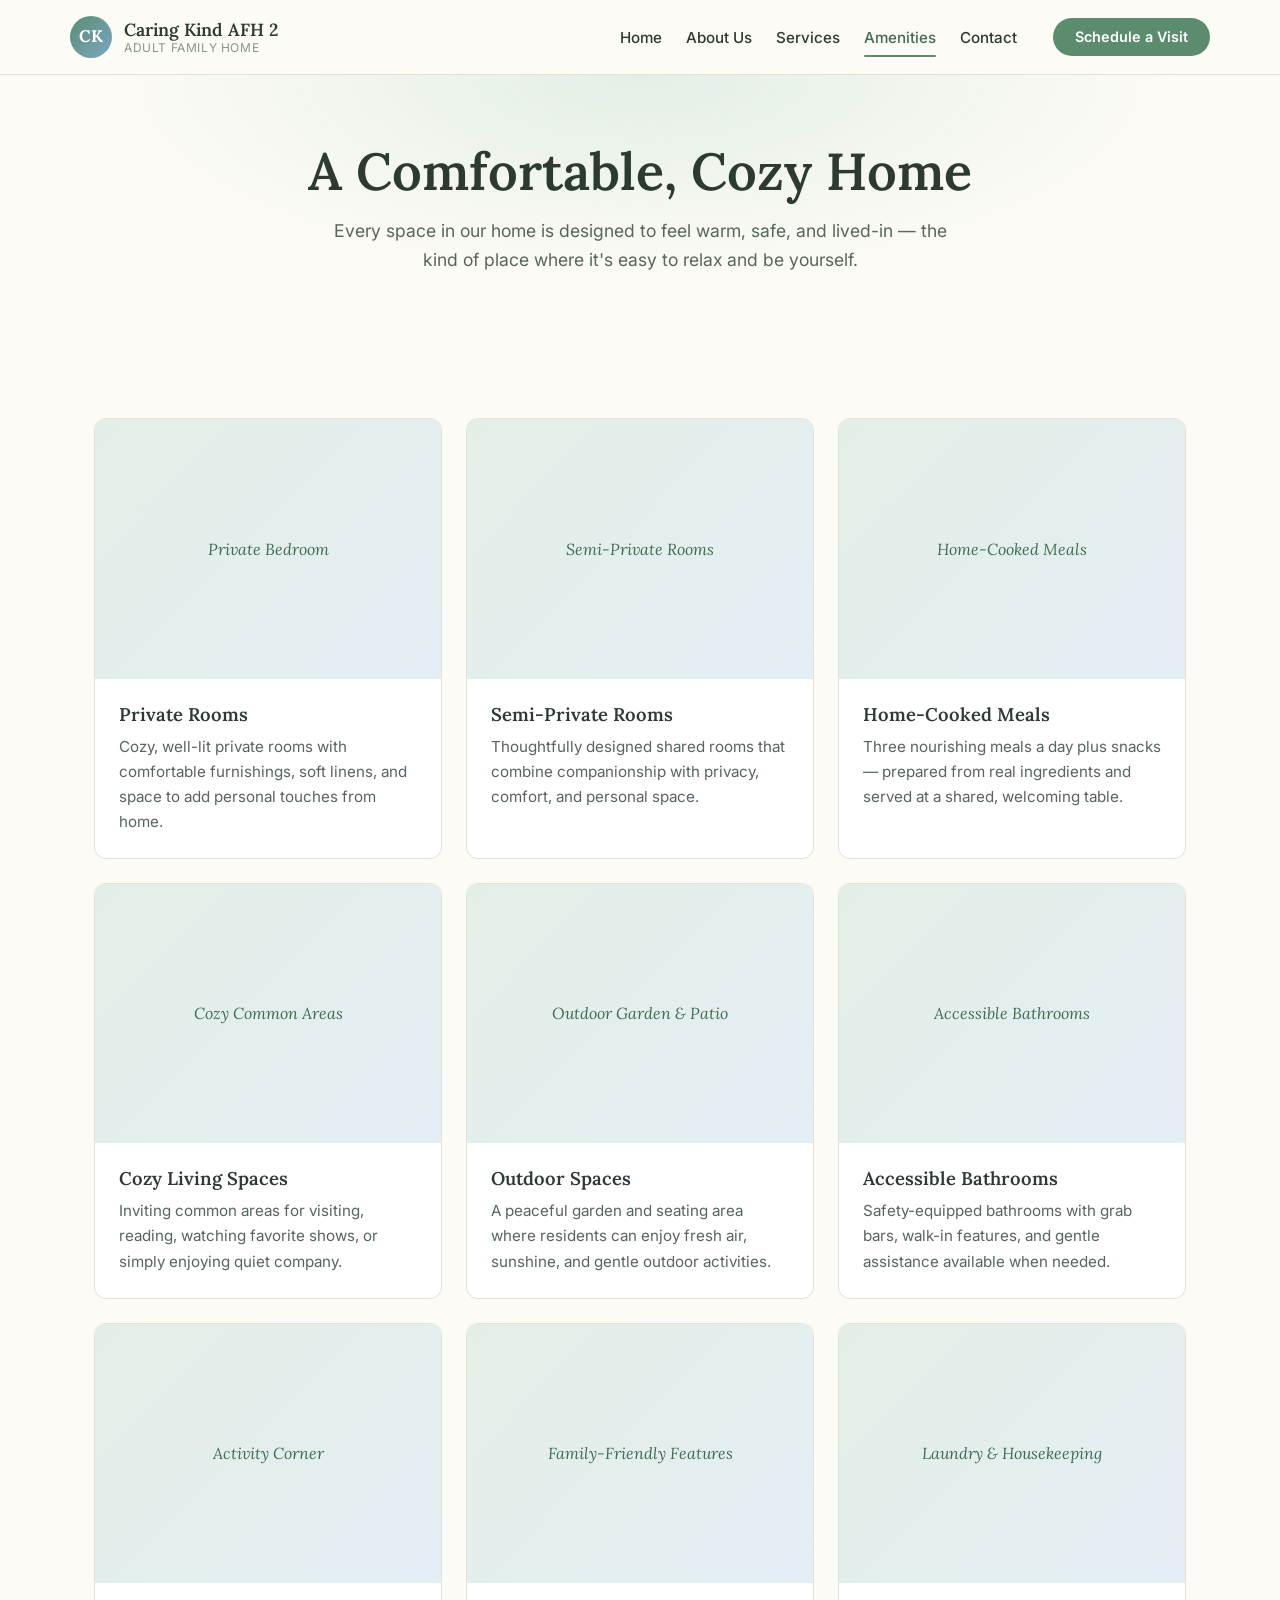
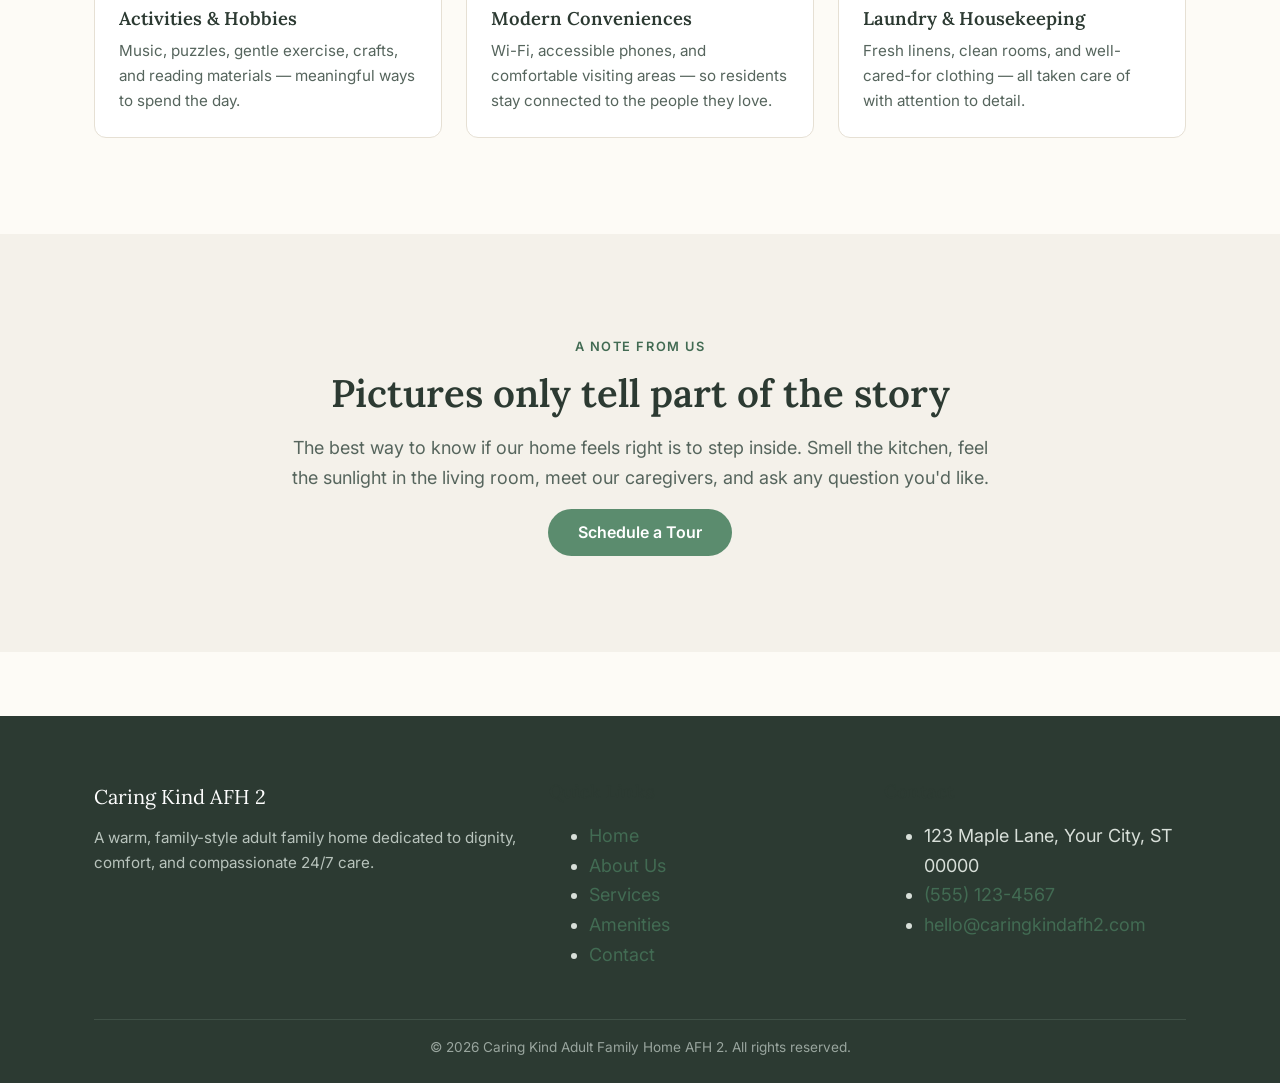
==== amenities.html @ 9ffd2986 "Add files via upload" ====
<!doctype html>
<html lang="en">
<head>
  <meta charset="utf-8" />
  <meta name="viewport" content="width=device-width, initial-scale=1" />
  <title>Amenities — Caring Kind Adult Family Home AFH 2</title>
  <meta name="description" content="Comfortable private and semi-private rooms, home-cooked meals, outdoor spaces, and inviting common areas at Caring Kind AFH 2." />
  <link rel="preconnect" href="https://fonts.googleapis.com" />
  <link rel="preconnect" href="https://fonts.gstatic.com" crossorigin />
  <link rel="stylesheet" href="https://fonts.googleapis.com/css2?family=Inter:wght@400;500;600;700&family=Lora:ital,wght@0,500;0,600;1,500&display=swap" />
  <link rel="stylesheet" href="styles.css" />
</head>
<body>
  <a class="skip-link" href="#main">Skip to main content</a>

  <header class="site-header">
    <div class="container nav" aria-label="Primary">
      <a href="index.html" class="nav__brand" aria-label="Caring Kind Adult Family Home, home page">
        <span class="nav__logo" aria-hidden="true">CK</span>
        <span class="nav__brand-text">
          Caring Kind AFH 2
          <span class="nav__brand-tagline">Adult Family Home</span>
        </span>
      </a>
      <button class="nav__toggle" aria-expanded="false" aria-controls="primary-nav" aria-label="Toggle navigation menu">
        <svg viewBox="0 0 24 24" fill="none" stroke="currentColor" stroke-width="2" stroke-linecap="round" aria-hidden="true">
          <line x1="4" y1="7" x2="20" y2="7"/>
          <line x1="4" y1="12" x2="20" y2="12"/>
          <line x1="4" y1="17" x2="20" y2="17"/>
        </svg>
      </button>
      <ul id="primary-nav" class="nav__list">
        <li><a class="nav__link" href="index.html">Home</a></li>
        <li><a class="nav__link" href="about.html">About Us</a></li>
        <li><a class="nav__link" href="services.html">Services</a></li>
        <li><a class="nav__link" href="amenities.html" aria-current="page">Amenities</a></li>
        <li><a class="nav__link" href="contact.html">Contact</a></li>
        <li><a class="btn btn--primary nav__cta" href="contact.html">Schedule a Visit</a></li>
      </ul>
    </div>
  </header>

  <main id="main">
    <section class="page-header">
      <div class="container">
        <h1 class="page-header__title fade-in">A Comfortable, Cozy Home</h1>
        <p class="page-header__lede fade-in">
          Every space in our home is designed to feel warm, safe, and lived-in
          — the kind of place where it's easy to relax and be yourself.
        </p>
      </div>
    </section>

    <!-- Amenity gallery -->
    <section class="section">
      <div class="container">
        <div class="amenity-grid">
          <article class="amenity fade-in">
            <div class="amenity__media" role="img" aria-label="Private bedroom photo placeholder">Private Bedroom</div>
            <div class="amenity__body">
              <h3>Private Rooms</h3>
              <p>Cozy, well-lit private rooms with comfortable furnishings, soft linens, and space to add personal touches from home.</p>
            </div>
          </article>

          <article class="amenity fade-in">
            <div class="amenity__media" role="img" aria-label="Semi-private bedroom photo placeholder">Semi-Private Rooms</div>
            <div class="amenity__body">
              <h3>Semi-Private Rooms</h3>
              <p>Thoughtfully designed shared rooms that combine companionship with privacy, comfort, and personal space.</p>
            </div>
          </article>

          <article class="amenity fade-in">
            <div class="amenity__media" role="img" aria-label="Dining room photo placeholder">Home-Cooked Meals</div>
            <div class="amenity__body">
              <h3>Home-Cooked Meals</h3>
              <p>Three nourishing meals a day plus snacks — prepared from real ingredients and served at a shared, welcoming table.</p>
            </div>
          </article>

          <article class="amenity fade-in">
            <div class="amenity__media" role="img" aria-label="Living room photo placeholder">Cozy Common Areas</div>
            <div class="amenity__body">
              <h3>Cozy Living Spaces</h3>
              <p>Inviting common areas for visiting, reading, watching favorite shows, or simply enjoying quiet company.</p>
            </div>
          </article>

          <article class="amenity fade-in">
            <div class="amenity__media" role="img" aria-label="Garden patio photo placeholder">Outdoor Garden &amp; Patio</div>
            <div class="amenity__body">
              <h3>Outdoor Spaces</h3>
              <p>A peaceful garden and seating area where residents can enjoy fresh air, sunshine, and gentle outdoor activities.</p>
            </div>
          </article>

          <article class="amenity fade-in">
            <div class="amenity__media" role="img" aria-label="Bathroom photo placeholder">Accessible Bathrooms</div>
            <div class="amenity__body">
              <h3>Accessible Bathrooms</h3>
              <p>Safety-equipped bathrooms with grab bars, walk-in features, and gentle assistance available when needed.</p>
            </div>
          </article>

          <article class="amenity fade-in">
            <div class="amenity__media" role="img" aria-label="Activity area photo placeholder">Activity Corner</div>
            <div class="amenity__body">
              <h3>Activities &amp; Hobbies</h3>
              <p>Music, puzzles, gentle exercise, crafts, and reading materials — meaningful ways to spend the day.</p>
            </div>
          </article>

          <article class="amenity fade-in">
            <div class="amenity__media" role="img" aria-label="WiFi and family room placeholder">Family-Friendly Features</div>
            <div class="amenity__body">
              <h3>Modern Conveniences</h3>
              <p>Wi-Fi, accessible phones, and comfortable visiting areas — so residents stay connected to the people they love.</p>
            </div>
          </article>

          <article class="amenity fade-in">
            <div class="amenity__media" role="img" aria-label="Laundry room placeholder">Laundry &amp; Housekeeping</div>
            <div class="amenity__body">
              <h3>Laundry &amp; Housekeeping</h3>
              <p>Fresh linens, clean rooms, and well-cared-for clothing — all taken care of with attention to detail.</p>
            </div>
          </article>
        </div>
      </div>
    </section>

    <!-- Closing note -->
    <section class="section section--alt">
      <div class="container" style="text-align:center;">
        <div class="fade-in" style="max-width: 720px; margin: 0 auto;">
          <span class="section__eyebrow">A note from us</span>
          <h2>Pictures only tell part of the story</h2>
          <p>
            The best way to know if our home feels right is to step inside.
            Smell the kitchen, feel the sunlight in the living room, meet our
            caregivers, and ask any question you'd like.
          </p>
          <a class="btn btn--primary" href="contact.html">Schedule a Tour</a>
        </div>
      </div>
    </section>
  </main>

  <footer class="site-footer">
    <div class="container">
      <div class="footer-grid">
        <div>
          <div class="footer__brand">Caring Kind AFH 2</div>
          <p class="footer__text">
            A warm, family-style adult family home dedicated to dignity,
            comfort, and compassionate 24/7 care.
          </p>
        </div>
        <div>
          <h4>Quick Links</h4>
          <ul>
            <li><a href="index.html">Home</a></li>
            <li><a href="about.html">About Us</a></li>
            <li><a href="services.html">Services</a></li>
            <li><a href="amenities.html">Amenities</a></li>
            <li><a href="contact.html">Contact</a></li>
          </ul>
        </div>
        <div>
          <h4>Contact</h4>
          <ul>
            <li>123 Maple Lane, Your City, ST 00000</li>
            <li><a href="tel:+15551234567">(555) 123-4567</a></li>
            <li><a href="mailto:hello@caringkindafh2.com">hello@caringkindafh2.com</a></li>
          </ul>
        </div>
      </div>
      <div class="footer__bottom">
        &copy; <span data-year>2026</span> Caring Kind Adult Family Home AFH 2. All rights reserved.
      </div>
    </div>
  </footer>

  <a class="call-fab" href="tel:+15551234567" aria-label="Call Caring Kind AFH 2">
    <svg viewBox="0 0 24 24" fill="none" stroke="currentColor" stroke-width="2" stroke-linecap="round" stroke-linejoin="round" aria-hidden="true">
      <path d="M22 16.92v3a2 2 0 0 1-2.18 2 19.79 19.79 0 0 1-8.63-3.07 19.5 19.5 0 0 1-6-6A19.79 19.79 0 0 1 2.12 4.18 2 2 0 0 1 4.11 2h3a2 2 0 0 1 2 1.72c.13.96.37 1.9.72 2.81a2 2 0 0 1-.45 2.11L8.09 9.91a16 16 0 0 0 6 6l1.27-1.27a2 2 0 0 1 2.11-.45c.91.35 1.85.59 2.81.72A2 2 0 0 1 22 16.92z"/>
    </svg>
    Call Us
  </a>

  <script src="script.js"></script>
</body>
</html>
---- styles.css ----
/* =========================================================
   Caring Kind Adult Family Home AFH 2 — Global Stylesheet
   Clean, warm, accessible design system
   ========================================================= */

:root {
  /* Color palette — warm, trustworthy */
  --color-bg: #fdfbf6;
  --color-surface: #ffffff;
  --color-surface-alt: #f4f1ea;
  --color-primary: #5b8c6e;        /* soft sage green */
  --color-primary-dark: #426b53;
  --color-primary-light: #e3efe6;
  --color-accent: #7ba7c4;         /* gentle blue */
  --color-accent-light: #e3eef5;
  --color-text: #2c3a32;
  --color-text-soft: #56655d;
  --color-text-muted: #8a948f;
  --color-border: #e6e0d4;
  --color-shadow: rgba(60, 80, 65, 0.08);
  --color-shadow-strong: rgba(60, 80, 65, 0.16);

  /* Typography */
  --font-sans: "Inter", -apple-system, BlinkMacSystemFont, "Segoe UI", Roboto, "Helvetica Neue", Arial, sans-serif;
  --font-serif: "Lora", Georgia, "Times New Roman", serif;

  /* Spacing scale */
  --space-1: 0.25rem;
  --space-2: 0.5rem;
  --space-3: 0.75rem;
  --space-4: 1rem;
  --space-5: 1.5rem;
  --space-6: 2rem;
  --space-7: 3rem;
  --space-8: 4rem;
  --space-9: 6rem;

  /* Layout */
  --radius-sm: 6px;
  --radius-md: 12px;
  --radius-lg: 20px;
  --radius-pill: 999px;
  --container-max: 1140px;
  --transition: 0.25s ease;
}

/* =========================================================
   Reset & base
   ========================================================= */
*,
*::before,
*::after {
  box-sizing: border-box;
}

html {
  scroll-behavior: smooth;
}

body {
  margin: 0;
  font-family: var(--font-sans);
  font-size: 18px;
  line-height: 1.65;
  color: var(--color-text);
  background-color: var(--color-bg);
  -webkit-font-smoothing: antialiased;
  -moz-osx-font-smoothing: grayscale;
}

h1, h2, h3, h4 {
  font-family: var(--font-serif);
  color: var(--color-text);
  line-height: 1.25;
  margin: 0 0 var(--space-4);
  font-weight: 600;
}

h1 { font-size: clamp(2rem, 4.5vw, 3.25rem); }
h2 { font-size: clamp(1.65rem, 3.4vw, 2.4rem); }
h3 { font-size: clamp(1.25rem, 2.2vw, 1.5rem); }
h4 { font-size: 1.15rem; }

p {
  margin: 0 0 var(--space-4);
  color: var(--color-text-soft);
}

a {
  color: var(--color-primary-dark);
  text-decoration: none;
  transition: color var(--transition);
}

a:hover,
a:focus {
  color: var(--color-primary);
  text-decoration: underline;
}

img {
  max-width: 100%;
  display: block;
}

:focus-visible {
  outline: 3px solid var(--color-accent);
  outline-offset: 3px;
  border-radius: var(--radius-sm);
}

/* Skip-link for accessibility */
.skip-link {
  position: absolute;
  left: -9999px;
  top: 0;
  background: var(--color-primary-dark);
  color: #fff;
  padding: var(--space-3) var(--space-4);
  z-index: 1000;
}
.skip-link:focus {
  left: var(--space-4);
  top: var(--space-4);
}

/* =========================================================
   Layout helpers
   ========================================================= */
.container {
  width: 100%;
  max-width: var(--container-max);
  margin: 0 auto;
  padding: 0 var(--space-5);
}

.section {
  padding: var(--space-9) 0;
}

.section--alt {
  background-color: var(--color-surface-alt);
}

.section__header {
  text-align: center;
  max-width: 720px;
  margin: 0 auto var(--space-7);
}

.section__eyebrow {
  display: inline-block;
  text-transform: uppercase;
  letter-spacing: 0.12em;
  font-size: 0.8rem;
  color: var(--color-primary-dark);
  font-weight: 600;
  margin-bottom: var(--space-3);
}

/* =========================================================
   Buttons
   ========================================================= */
.btn {
  display: inline-block;
  padding: 0.85rem 1.75rem;
  font-size: 1rem;
  font-weight: 600;
  border-radius: var(--radius-pill);
  border: 2px solid transparent;
  cursor: pointer;
  text-decoration: none;
  transition: all var(--transition);
  font-family: inherit;
  line-height: 1;
}

.btn--primary {
  background-color: var(--color-primary);
  color: #fff;
}
.btn--primary:hover,
.btn--primary:focus {
  background-color: var(--color-primary-dark);
  color: #fff;
  text-decoration: none;
  transform: translateY(-1px);
  box-shadow: 0 6px 18px var(--color-shadow-strong);
}

.btn--secondary {
  background-color: transparent;
  color: var(--color-primary-dark);
  border-color: var(--color-primary);
}
.btn--secondary:hover,
.btn--secondary:focus {
  background-color: var(--color-primary-light);
  color: var(--color-primary-dark);
  text-decoration: none;
}

/* =========================================================
   Header & Navigation
   ========================================================= */
.site-header {
  position: sticky;
  top: 0;
  z-index: 50;
  background-color: rgba(253, 251, 246, 0.92);
  backdrop-filter: saturate(180%) blur(10px);
  -webkit-backdrop-filter: saturate(180%) blur(10px);
  border-bottom: 1px solid var(--color-border);
}

.nav {
  display: flex;
  align-items: center;
  justify-content: space-between;
  padding: var(--space-4) 0;
}

.nav__brand {
  display: flex;
  align-items: center;
  gap: var(--space-3);
  font-family: var(--font-serif);
  font-weight: 600;
  color: var(--color-text);
  font-size: 1.1rem;
  text-decoration: none;
}

.nav__brand:hover {
  text-decoration: none;
  color: var(--color-primary-dark);
}

.nav__logo {
  width: 42px;
  height: 42px;
  border-radius: 50%;
  background: linear-gradient(135deg, var(--color-primary), var(--color-accent));
  display: grid;
  place-items: center;
  color: #fff;
  font-family: var(--font-serif);
  font-weight: 700;
  font-size: 1.05rem;
  flex-shrink: 0;
}

.nav__brand-text {
  display: flex;
  flex-direction: column;
  line-height: 1.1;
}

.nav__brand-tagline {
  font-family: var(--font-sans);
  font-size: 0.75rem;
  color: var(--color-text-muted);
  font-weight: 400;
  letter-spacing: 0.05em;
  text-transform: uppercase;
  margin-top: 2px;
}

.nav__list {
  list-style: none;
  margin: 0;
  padding: 0;
  display: flex;
  gap: var(--space-5);
  align-items: center;
}

.nav__link {
  font-size: 0.95rem;
  font-weight: 500;
  color: var(--color-text);
  padding: var(--space-2) 0;
  position: relative;
  text-decoration: none;
}

.nav__link:hover,
.nav__link:focus {
  color: var(--color-primary-dark);
  text-decoration: none;
}

.nav__link[aria-current="page"] {
  color: var(--color-primary-dark);
}

.nav__link[aria-current="page"]::after {
  content: "";
  position: absolute;
  left: 0;
  right: 0;
  bottom: -2px;
  height: 2px;
  background-color: var(--color-primary);
  border-radius: 2px;
}

.nav__cta {
  margin-left: var(--space-3);
  padding: 0.6rem 1.25rem;
  font-size: 0.9rem;
}

.nav__toggle {
  display: none;
  background: transparent;
  border: 0;
  padding: var(--space-2);
  cursor: pointer;
  color: var(--color-text);
}

.nav__toggle svg {
  width: 28px;
  height: 28px;
}

/* =========================================================
   Hero
   ========================================================= */
.hero {
  padding: var(--space-9) 0 var(--space-8);
  background:
    radial-gradient(ellipse at top left, var(--color-primary-light) 0%, transparent 55%),
    radial-gradient(ellipse at bottom right, var(--color-accent-light) 0%, transparent 55%),
    var(--color-bg);
}

.hero__inner {
  display: grid;
  grid-template-columns: 1.05fr 0.95fr;
  gap: var(--space-8);
  align-items: center;
}

.hero__eyebrow {
  display: inline-block;
  background-color: var(--color-primary-light);
  color: var(--color-primary-dark);
  padding: 0.35rem 0.9rem;
  border-radius: var(--radius-pill);
  font-size: 0.85rem;
  font-weight: 600;
  margin-bottom: var(--space-4);
}

.hero__title {
  margin-bottom: var(--space-5);
}

.hero__lede {
  font-size: 1.15rem;
  max-width: 540px;
  margin-bottom: var(--space-6);
}

.hero__cta-row {
  display: flex;
  flex-wrap: wrap;
  gap: var(--space-3);
}

.hero__image {
  position: relative;
  border-radius: var(--radius-lg);
  aspect-ratio: 4 / 5;
  background:
    linear-gradient(135deg, rgba(255,255,255,0.0) 30%, rgba(255,255,255,0.6) 100%),
    linear-gradient(160deg, var(--color-primary-light), var(--color-accent-light) 60%, #fff);
  overflow: hidden;
  box-shadow: 0 20px 50px var(--color-shadow);
  display: grid;
  place-items: center;
}

.hero__image::before {
  content: "";
  position: absolute;
  inset: 12%;
  border-radius: var(--radius-md);
  background:
    radial-gradient(circle at 30% 30%, rgba(255,255,255,0.7), transparent 50%),
    linear-gradient(135deg, var(--color-primary) 0%, var(--color-accent) 100%);
  opacity: 0.18;
}

.hero__image-label {
  position: relative;
  font-family: var(--font-serif);
  font-style: italic;
  color: var(--color-primary-dark);
  text-align: center;
  padding: var(--space-5);
  font-size: 1.1rem;
  max-width: 80%;
  z-index: 1;
}

.hero__stats {
  margin-top: var(--space-7);
  display: grid;
  grid-template-columns: repeat(3, 1fr);
  gap: var(--space-5);
  border-top: 1px solid var(--color-border);
  padding-top: var(--space-5);
}

.hero__stat-num {
  font-family: var(--font-serif);
  font-size: 1.75rem;
  color: var(--color-primary-dark);
  font-weight: 600;
}

.hero__stat-label {
  font-size: 0.85rem;
  color: var(--color-text-muted);
  margin: 0;
}

/* =========================================================
   Page header (interior pages)
   ========================================================= */
.page-header {
  padding: var(--space-8) 0 var(--space-7);
  background:
    radial-gradient(ellipse at top, var(--color-primary-light) 0%, transparent 60%),
    var(--color-bg);
  text-align: center;
}

.page-header__title {
  margin-bottom: var(--space-3);
}

.page-header__lede {
  max-width: 640px;
  margin: 0 auto;
  font-size: 1.1rem;
}

/* =========================================================
   Card grids
   ========================================================= */
.card-grid {
  display: grid;
  grid-template-columns: repeat(auto-fit, minmax(280px, 1fr));
  gap: var(--space-5);
}

.card {
  background-color: var(--color-surface);
  border: 1px solid var(--color-border);
  border-radius: var(--radius-md);
  padding: var(--space-6);
  transition: transform var(--transition), box-shadow var(--transition);
}

.card:hover {
  transform: translateY(-4px);
  box-shadow: 0 12px 30px var(--color-shadow);
}

.card__icon {
  width: 52px;
  height: 52px;
  border-radius: var(--radius-md);
  background: linear-gradient(135deg, var(--color-primary-light), var(--color-accent-light));
  display: grid;
  place-items: center;
  color: var(--color-primary-dark);
  margin-bottom: var(--space-4);
  font-size: 1.5rem;
}

.card__title {
  margin-bottom: var(--space-2);
  font-size: 1.2rem;
}

.card p {
  margin-bottom: 0;
  font-size: 0.97rem;
}

/* =========================================================
   Mission / value blocks (About page)
   ========================================================= */
.values {
  display: grid;
  grid-template-columns: repeat(auto-fit, minmax(240px, 1fr));
  gap: var(--space-5);
  margin-top: var(--space-6);
}

.value {
  background-color: var(--color-surface);
  border-left: 4px solid var(--color-primary);
  padding: var(--space-5);
  border-radius: var(--radius-sm);
}

.value h3 {
  font-size: 1.1rem;
  margin-bottom: var(--space-2);
}

.value p {
  font-size: 0.95rem;
  margin: 0;
}

.story {
  display: grid;
  grid-template-columns: 1fr 1fr;
  gap: var(--space-7);
  align-items: center;
}

.story__image {
  aspect-ratio: 5 / 4;
  border-radius: var(--radius-md);
  background: linear-gradient(140deg, var(--color-primary-light), var(--color-accent-light));
  display: grid;
  place-items: center;
  color: var(--color-primary-dark);
  font-family: var(--font-serif);
  font-style: italic;
  text-align: center;
  padding: var(--space-5);
}

/* =========================================================
   Amenities
   ========================================================= */
.amenity-grid {
  display: grid;
  grid-template-columns: repeat(auto-fit, minmax(260px, 1fr));
  gap: var(--space-5);
}

.amenity {
  background-color: var(--color-surface);
  border-radius: var(--radius-md);
  overflow: hidden;
  border: 1px solid var(--color-border);
  transition: transform var(--transition), box-shadow var(--transition);
}

.amenity:hover {
  transform: translateY(-3px);
  box-shadow: 0 10px 25px var(--color-shadow);
}

.amenity__media {
  aspect-ratio: 4 / 3;
  background: linear-gradient(135deg, var(--color-primary-light), var(--color-accent-light));
  display: grid;
  place-items: center;
  color: var(--color-primary-dark);
  font-family: var(--font-serif);
  font-style: italic;
  font-size: 1rem;
  padding: var(--space-4);
  text-align: center;
}

.amenity__body {
  padding: var(--space-5);
}

.amenity__body h3 {
  font-size: 1.15rem;
  margin-bottom: var(--space-2);
}

.amenity__body p {
  margin: 0;
  font-size: 0.95rem;
}

/* =========================================================
   Testimonials
   ========================================================= */
.testimonials {
  display: grid;
  grid-template-columns: repeat(auto-fit, minmax(280px, 1fr));
  gap: var(--space-5);
}

.testimonial {
  background-color: var(--color-surface);
  border-radius: var(--radius-md);
  padding: var(--space-6);
  border: 1px solid var(--color-border);
  position: relative;
}

.testimonial::before {
  content: "\201C";
  position: absolute;
  top: 0.5rem;
  left: 1rem;
  font-size: 4rem;
  line-height: 1;
  color: var(--color-primary-light);
  font-family: var(--font-serif);
}

.testimonial__text {
  font-style: italic;
  position: relative;
  margin-bottom: var(--space-4);
  color: var(--color-text);
}

.testimonial__attr {
  display: flex;
  align-items: center;
  gap: var(--space-3);
}

.testimonial__avatar {
  width: 44px;
  height: 44px;
  border-radius: 50%;
  background: linear-gradient(135deg, var(--color-primary), var(--color-accent));
  color: #fff;
  display: grid;
  place-items: center;
  font-weight: 600;
  font-family: var(--font-serif);
  flex-shrink: 0;
}

.testimonial__name {
  font-weight: 600;
  color: var(--color-text);
}

.testimonial__role {
  font-size: 0.85rem;
  color: var(--color-text-muted);
}

/* =========================================================
   FAQ
   ========================================================= */
.faq {
  max-width: 760px;
  margin: 0 auto;
}

.faq__item {
  background-color: var(--color-surface);
  border: 1px solid var(--color-border);
  border-radius: var(--radius-md);
  margin-bottom: var(--space-3);
  overflow: hidden;
}

.faq__item[open] {
  box-shadow: 0 6px 18px var(--color-shadow);
}

.faq__question {
  padding: var(--space-4) var(--space-5);
  font-weight: 600;
  font-family: var(--font-serif);
  font-size: 1.1rem;
  cursor: pointer;
  list-style: none;
  display: flex;
  justify-content: space-between;
  align-items: center;
  gap: var(--space-3);
  color: var(--color-text);
}

.faq__question::-webkit-details-marker { display: none; }

.faq__question::after {
  content: "+";
  font-size: 1.6rem;
  color: var(--color-primary);
  transition: transform var(--transition);
  font-family: var(--font-sans);
  font-weight: 400;
}

.faq__item[open] .faq__question::after {
  content: "\2013";
}

.faq__answer {
  padding: 0 var(--space-5) var(--space-5);
  color: var(--color-text-soft);
}

/* =========================================================
   Contact
   ========================================================= */
.contact-grid {
  display: grid;
  grid-template-columns: 1fr 1.1fr;
  gap: var(--space-7);
}

.contact-info h3 {
  margin-bottom: var(--space-4);
}

.contact-info__list {
  list-style: none;
  padding: 0;
  margin: 0 0 var(--space-6);
}

.contact-info__list li {
  display: flex;
  align-items: flex-start;
  gap: var(--space-3);
  padding: var(--space-3) 0;
  border-bottom: 1px solid var(--color-border);
}

.contact-info__list li:last-child {
  border-bottom: 0;
}

.contact-info__label {
  font-weight: 600;
  color: var(--color-text);
  min-width: 80px;
  display: inline-block;
}

.contact-info__value {
  color: var(--color-text-soft);
}

.contact-info__value a {
  color: var(--color-primary-dark);
}

.map-placeholder {
  aspect-ratio: 16 / 10;
  border-radius: var(--radius-md);
  background:
    repeating-linear-gradient(
      45deg,
      var(--color-primary-light),
      var(--color-primary-light) 12px,
      var(--color-accent-light) 12px,
      var(--color-accent-light) 24px
    );
  display: grid;
  place-items: center;
  color: var(--color-primary-dark);
  font-family: var(--font-serif);
  font-style: italic;
  text-align: center;
  padding: var(--space-5);
  border: 1px solid var(--color-border);
  margin-top: var(--space-5);
}

/* =========================================================
   Forms
   ========================================================= */
.form {
  background-color: var(--color-surface);
  border: 1px solid var(--color-border);
  border-radius: var(--radius-md);
  padding: var(--space-6);
}

.form__row {
  margin-bottom: var(--space-4);
}

.form__row--split {
  display: grid;
  grid-template-columns: 1fr 1fr;
  gap: var(--space-4);
}

.form__label {
  display: block;
  font-weight: 600;
  margin-bottom: var(--space-2);
  font-size: 0.95rem;
  color: var(--color-text);
}

.form__input,
.form__textarea,
.form__select {
  width: 100%;
  padding: 0.75rem 0.9rem;
  font-family: inherit;
  font-size: 1rem;
  border: 1.5px solid var(--color-border);
  border-radius: var(--radius-sm);
  background-color: var(--color-bg);
  color: var(--color-text);
  transition: border-color var(--transition), background-color var(--transition);
}

.form__input:focus,
.form__textarea:focus,
.form__select:focus {
  outline: none;
  border-color: var(--color-primary);
  background-color: #fff;
}

.form__textarea {
  resize: vertical;
  min-height: 140px;
}

.form__error {
  display: block;
  margin-top: var(--space-2);
  font-size: 0.85rem;
  color: #c0392b;
  min-height: 1rem;
}

.form__input.is-invalid,
.form__textarea.is-invalid,
.form__select.is-invalid {
  border-color: #c0392b;
  background-color: #fdf3f1;
}

.form__success {
  background-color: var(--color-primary-light);
  border-left: 4px solid var(--color-primary);
  padding: var(--space-4);
  border-radius: var(--radius-sm);
  color: var(--color-primary-dark);
  margin-top: var(--space-4);
  display: none;
}

.form__success.is-visible { display: block; }

/* =========================================================
   Footer
   ========================================================= */
.site-footer {
  background-color: #2c3a32;
  color: #d8dfd9;
  padding: var(--space-8) 0 var(--space-5);
  margin-top: var(--space-8);
}

.footer-grid {
  display: grid;
  grid-template-columns: 1.4fr 1fr 1fr;
  gap: var(--space-6);
  margin-bottom: var(--space-6);
}

.footer__brand {
  font-family: var(--font-serif);
  font-size: 1.25rem;
  margin-bottom: var(--space-3);
  color: #fff;
}

.footer__text {
  color: #b8c3bc;
  font-size: 0.95rem;
}

.footer h4 {
  color: #fff;
  font-size: 1rem;
  margin-bottom: var(--space-3);
  font-family: var(--font-sans);
  letter-spacing: 0.02em;
}

.footer ul {
  list-style: none;
  margin: 0;
  padding: 0;
}

.footer li {
  margin-bottom: var(--space-2);
}

.footer a {
  color: #d8dfd9;
  font-size: 0.95rem;
}

.footer a:hover,
.footer a:focus {
  color: #fff;
  text-decoration: underline;
}

.footer__bottom {
  border-top: 1px solid #3f5046;
  padding-top: var(--space-4);
  text-align: center;
  font-size: 0.85rem;
  color: #99a59e;
}

/* =========================================================
   Sticky Call button (mobile)
   ========================================================= */
.call-fab {
  display: none;
  position: fixed;
  right: var(--space-4);
  bottom: var(--space-4);
  background-color: var(--color-primary);
  color: #fff;
  padding: 0.85rem 1.25rem;
  border-radius: var(--radius-pill);
  font-weight: 600;
  text-decoration: none;
  box-shadow: 0 10px 24px var(--color-shadow-strong);
  z-index: 100;
  align-items: center;
  gap: var(--space-2);
  font-size: 0.95rem;
}

.call-fab:hover {
  color: #fff;
  text-decoration: none;
  background-color: var(--color-primary-dark);
}

.call-fab svg {
  width: 18px;
  height: 18px;
}

/* =========================================================
   Animations
   ========================================================= */
.fade-in {
  opacity: 0;
  transform: translateY(20px);
  transition: opacity 0.7s ease, transform 0.7s ease;
}

.fade-in.is-visible {
  opacity: 1;
  transform: translateY(0);
}

@media (prefers-reduced-motion: reduce) {
  *, *::before, *::after {
    animation-duration: 0.01ms !important;
    transition-duration: 0.01ms !important;
    scroll-behavior: auto !important;
  }
  .fade-in {
    opacity: 1;
    transform: none;
  }
}

/* =========================================================
   Responsive
   ========================================================= */
@media (max-width: 900px) {
  .hero__inner,
  .story,
  .contact-grid {
    grid-template-columns: 1fr;
    gap: var(--space-6);
  }

  .hero__image {
    aspect-ratio: 5 / 4;
    max-width: 520px;
    margin: 0 auto;
    width: 100%;
  }

  .footer-grid {
    grid-template-columns: 1fr 1fr;
  }
}

@media (max-width: 720px) {
  body { font-size: 17px; }

  .section { padding: var(--space-8) 0; }
  .hero { padding: var(--space-7) 0 var(--space-6); }

  .nav__toggle {
    display: inline-flex;
  }

  .nav__list {
    display: none;
    position: absolute;
    top: 100%;
    left: 0;
    right: 0;
    flex-direction: column;
    background-color: var(--color-surface);
    padding: var(--space-4);
    gap: var(--space-2);
    border-bottom: 1px solid var(--color-border);
    box-shadow: 0 8px 24px var(--color-shadow);
    align-items: stretch;
  }

  .nav__list.is-open { display: flex; }

  .nav__link {
    padding: var(--space-3);
    border-radius: var(--radius-sm);
  }

  .nav__link:hover { background-color: var(--color-surface-alt); }

  .nav__cta {
    text-align: center;
    margin-left: 0;
  }

  .form__row--split {
    grid-template-columns: 1fr;
  }

  .footer-grid {
    grid-template-columns: 1fr;
  }

  .call-fab {
    display: inline-flex;
  }

  .hero__stats {
    grid-template-columns: 1fr 1fr;
    gap: var(--space-4);
  }
}

@media (max-width: 480px) {
  .container { padding: 0 var(--space-4); }
  .hero__stats { grid-template-columns: 1fr; }
}
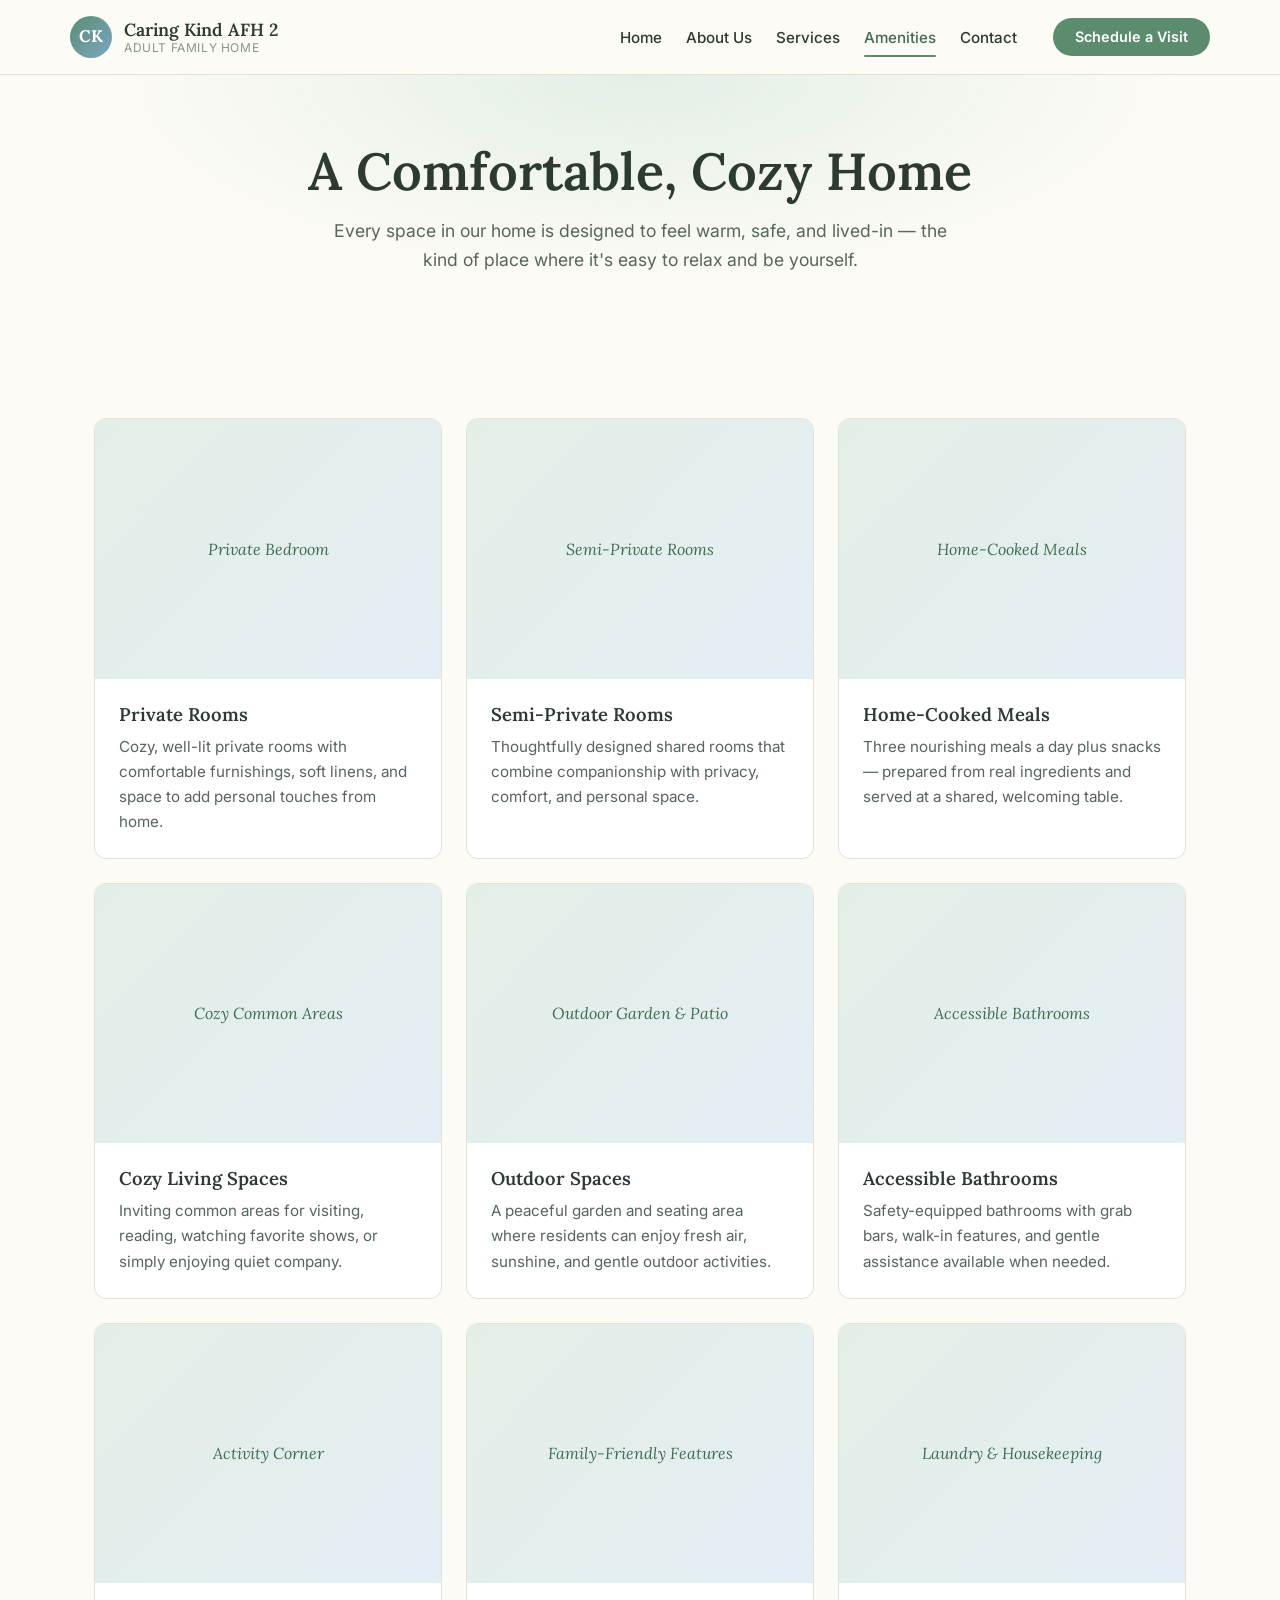
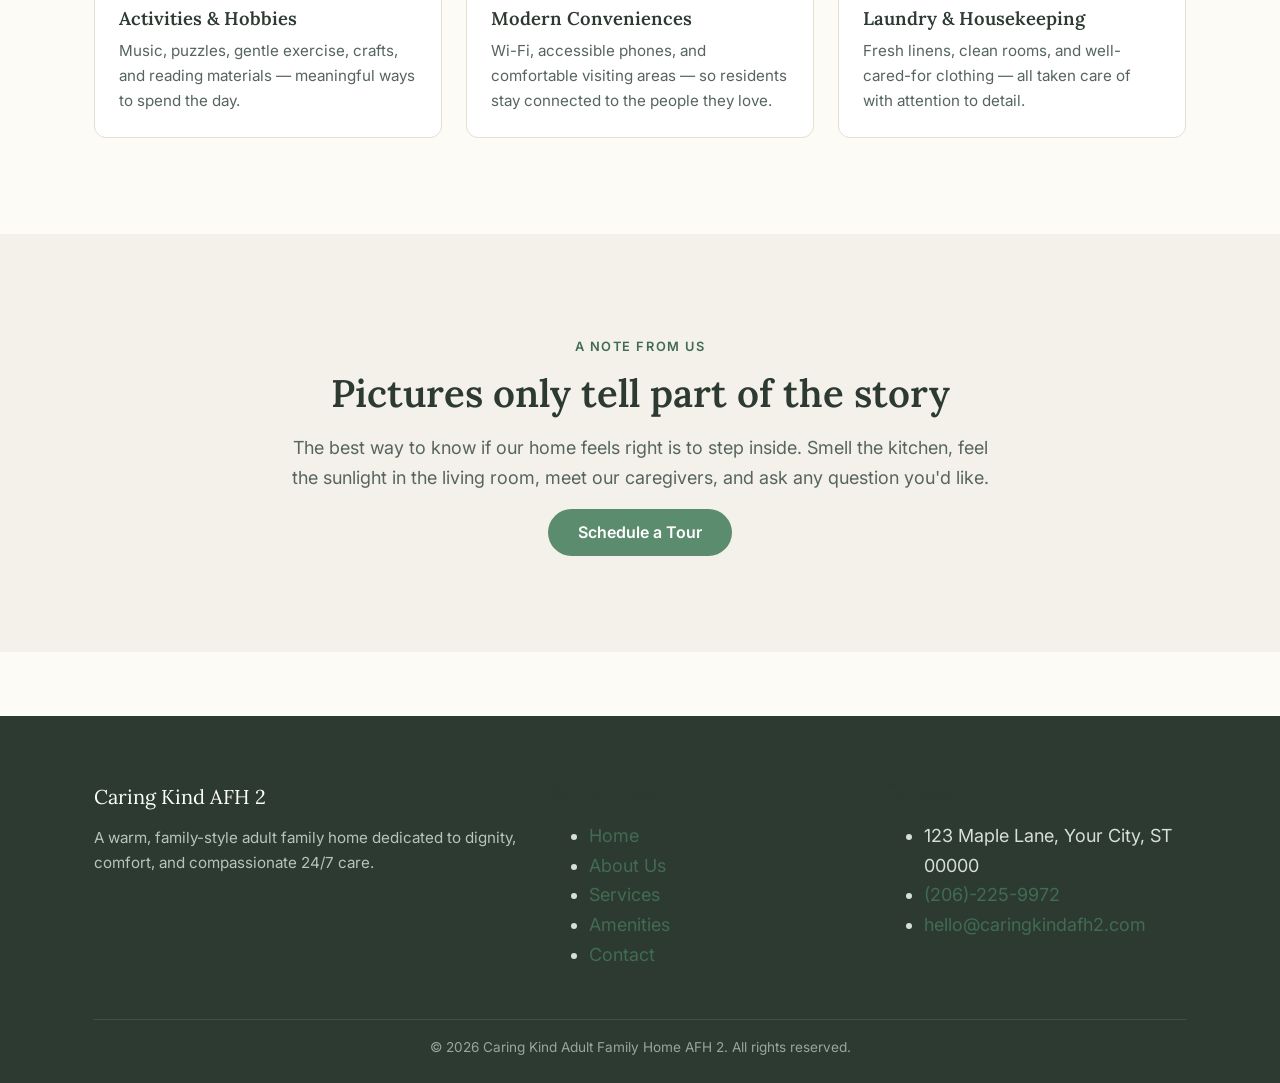
==== commit bbc15c50: "Update amenities.html" ====
--- a/amenities.html
+++ b/amenities.html
@@ -171,7 +171,7 @@
           <h4>Contact</h4>
           <ul>
             <li>123 Maple Lane, Your City, ST 00000</li>
-            <li><a href="tel:+15551234567">(555) 123-4567</a></li>
+            <li><a href="tel:+(206)-225-9972">(206)-225-9972</a></li>
             <li><a href="mailto:hello@caringkindafh2.com">hello@caringkindafh2.com</a></li>
           </ul>
         </div>
@@ -182,7 +182,7 @@
     </div>
   </footer>
 
-  <a class="call-fab" href="tel:+15551234567" aria-label="Call Caring Kind AFH 2">
+  <a class="call-fab" href="tel:+206-225-9972" aria-label="Call Caring Kind AFH 2">
     <svg viewBox="0 0 24 24" fill="none" stroke="currentColor" stroke-width="2" stroke-linecap="round" stroke-linejoin="round" aria-hidden="true">
       <path d="M22 16.92v3a2 2 0 0 1-2.18 2 19.79 19.79 0 0 1-8.63-3.07 19.5 19.5 0 0 1-6-6A19.79 19.79 0 0 1 2.12 4.18 2 2 0 0 1 4.11 2h3a2 2 0 0 1 2 1.72c.13.96.37 1.9.72 2.81a2 2 0 0 1-.45 2.11L8.09 9.91a16 16 0 0 0 6 6l1.27-1.27a2 2 0 0 1 2.11-.45c.91.35 1.85.59 2.81.72A2 2 0 0 1 22 16.92z"/>
     </svg>
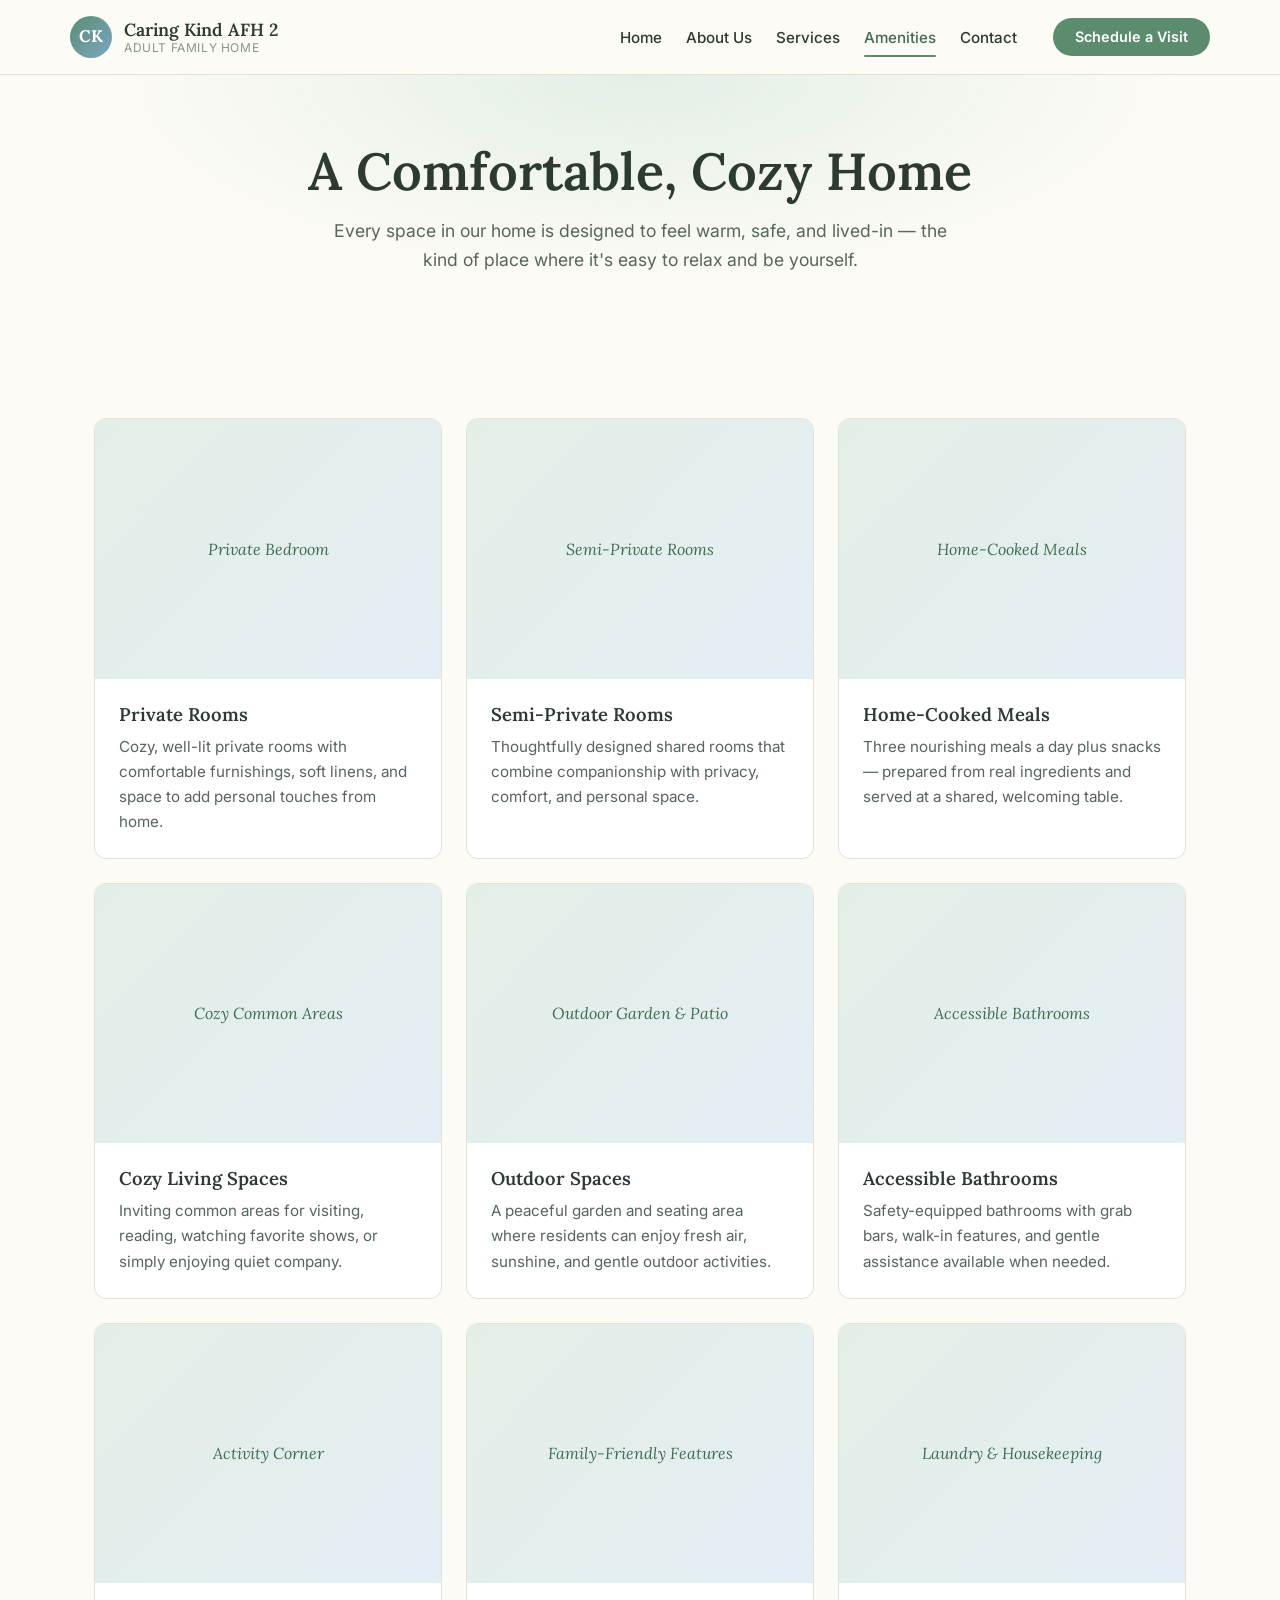
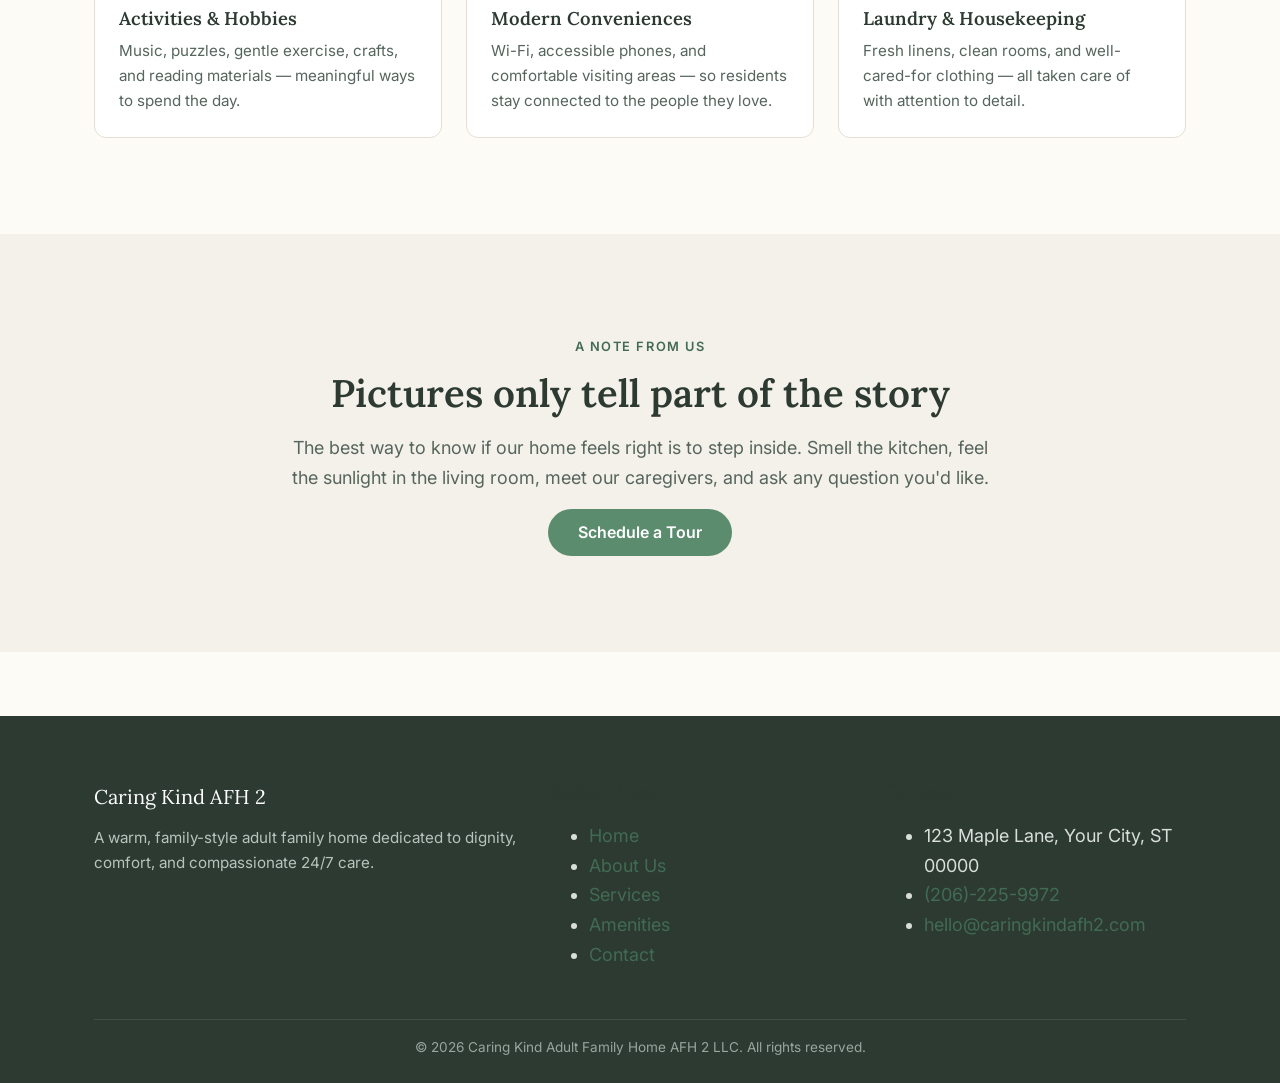
==== commit c9e3a61d: "Update amenities.html" ====
--- a/amenities.html
+++ b/amenities.html
@@ -177,7 +177,7 @@
         </div>
       </div>
       <div class="footer__bottom">
-        &copy; <span data-year>2026</span> Caring Kind Adult Family Home AFH 2. All rights reserved.
+        &copy; <span data-year>2026</span> Caring Kind Adult Family Home AFH 2 LLC. All rights reserved.
       </div>
     </div>
   </footer>
